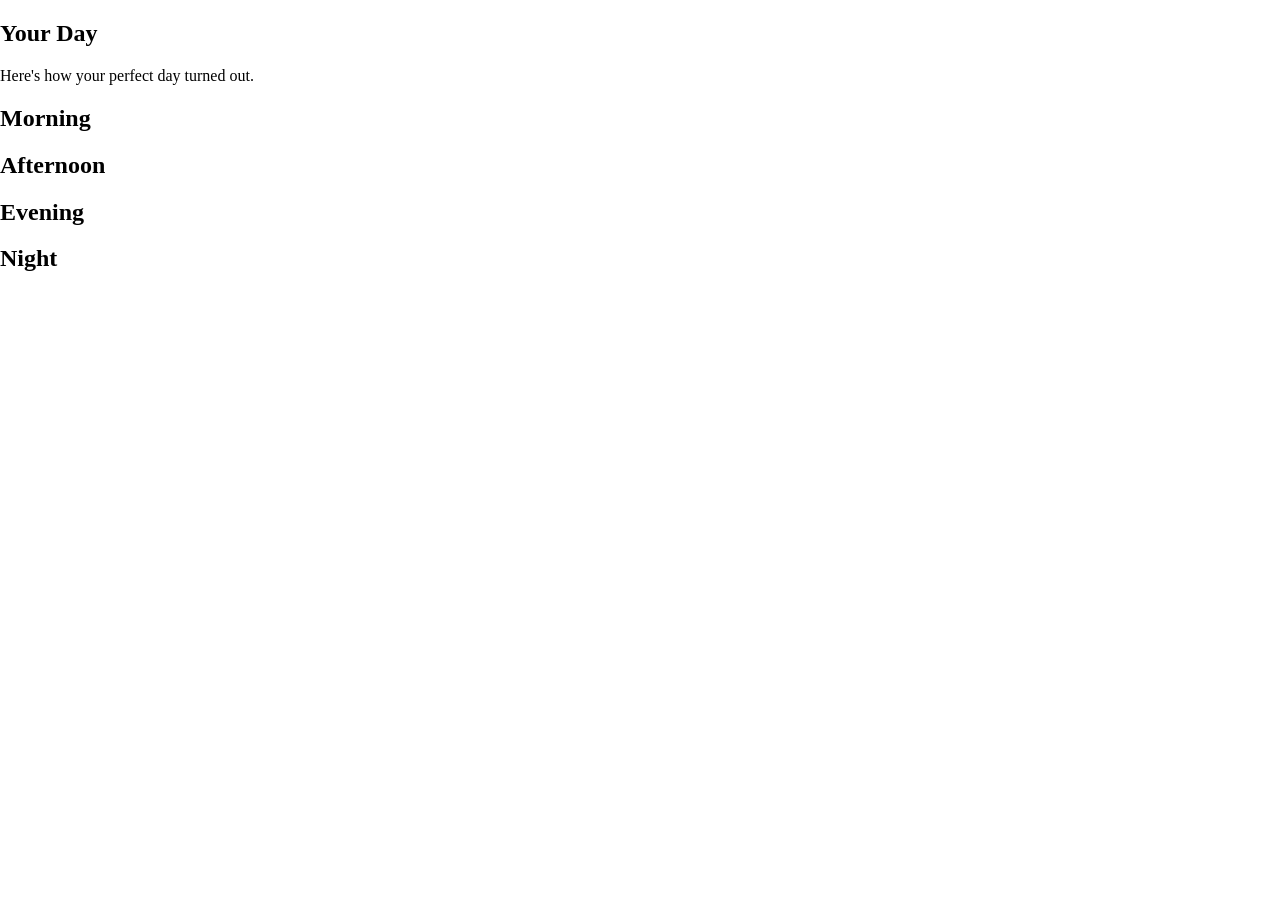
==== final.html @ 24480fbc "Made several new pages" ====
<!DOCTYPE html>
<html lang="en">
<head>
<meta charset="UTF-8">
<meta name="viewport" content="width=device-width, initial-scale=1.0">

<title>Code-a-Day | Your Day</title>

<link rel="stylesheet" href="code.css">
</head>

<body data-page="final">

<section class="final" id="final">

    <div class="final-header">
        <h1>Your Day</h1>
        <p>Here's how your perfect day turned out.</p>
    </div>

    <div class="day-summary">

        <div class="summary-section">
            <h2>Morning</h2>
            <p id="morning-choice"></p>
        </div>

        <div class="summary-section">
            <h2>Afternoon</h2>
            <p id="afternoon-choice"></p>
        </div>

        <div class="summary-section">
            <h2>Evening</h2>
            <p id="evening-choice"></p>
        </div>

        <div class="summary-section">
            <h2>Night</h2>
            <p id="night-choice"></p>
        </div>

    </div>

</section>

<script src="script.js"></script>

</body>
</html>
---- code.css ----
* {
    box-sizing: border-box;
}

html, body {
    margin: 0;
    padding: 0;
    min-height: 100%;
}

body {
    overflow-x: hidden;
}

section {
    min-height: 100vh;
}
/* WHOLE CHARACTER PAGE */

.characters {
    min-height: 100vh;
    text-align: center;
    padding: 40px;
    box-sizing: border-box;
}


/* HEADING + DESCRIPTION */

.characters-content {
    margin-bottom: 40px;
}

.characters-content h2 {
    margin: 0 0 10px 0;
}

.characters-content p {
    margin: 0;
}


/* CONTAINER FOR ALL 3 CHARACTERS */

.character {
    display: flex;
    flex-direction: row;
    justify-content: center;
    align-items: flex-end;
    gap: 50px;
    width: 100%;
}


/* INDIVIDUAL CHARACTERS */

.dawn,
.serena,
.misty {
    display: flex;
    flex-direction: column;
    align-items: center;
}


/* CHARACTER IMAGES */

.character1,
.character2,
.character3 {
    height: 380px;
    width: auto;
    object-fit: contain;
}


/* CHARACTER BUTTONS */

.character1-btn,
.character2-btn,
.character3-btn {
    margin-top: 15px;
    padding: 10px 25px;
    cursor: pointer;
}

/* MORNING LOADING SCREEN */

.morning-loading {
    min-height: 100vh;
    display: flex;
    justify-content: center;
    align-items: center;
    text-align: center;
    box-sizing: border-box;
}

.morning-loading-content {
    display: flex;
    flex-direction: column;
    align-items: center;
}

.morning-character {
    height: 350px;
    width: auto;
    object-fit: contain;
}

.morning-text {
    margin-top: 20px;
}

.morning-text h2 {
    margin-bottom: 10px;
}

.morning-text p {
    margin: 5px 0;
}

/* ================================
   DAY PAGE LAYOUT
================================ */

.morning,
.afternoon,
.evening,
.night {
    min-height: 100vh;
    padding: 30px 40px;
    box-sizing: border-box;
    text-align: center;

    display: flex;
    flex-direction: column;
    align-items: center;
}


/* ================================
   DAY HEADER
================================ */

.morning-header,
.afternoon-header,
.evening-header,
.night-header {
    margin-bottom: 20px;
}

.morning-header h1,
.afternoon-header h1,
.evening-header h1,
.night-header h1 {
    margin: 0 0 8px 0;
}

.morning-header p,
.afternoon-header p,
.evening-header p,
.night-header p {
    margin: 0;
}


/* ================================
   CHARACTER
================================ */

.character-container {
    display: flex;
    justify-content: center;
    align-items: center;

    width: 100%;
    height: 260px;

    margin-bottom: 20px;
}

.character-container img {
    height: 250px;
    width: auto;
    object-fit: contain;
}


/* ================================
   QUESTION CARDS
================================ */

.question-cards {
    display: flex;
    justify-content: center;
    align-items: center;

    gap: 25px;
    width: 100%;
}


/* ================================
   INDIVIDUAL CARD
================================ */

.question-card {
    width: 150px;
    height: 180px;

    display: flex;
    justify-content: center;
    align-items: center;

    border: 2px solid black;
    border-radius: 20px;

    box-sizing: border-box;
    cursor: pointer;

    transition: transform 0.2s ease;
}


/* ================================
   NUMBER
================================ */

.question-card span {
    font-size: 40px;
    font-weight: bold;
}


/* ================================
   CARD HOVER
================================ */

.question-card:hover {
    transform: translateY(-8px);
}


/* ================================
   QUESTION AREA
================================ */

.question-area {
    display: none;
    width: 100%;
    max-width: 800px;
    margin-top: 30px;
}


/* ================================
   ANSWER BUTTONS
================================ */

.answer-buttons {
    display: flex;
    justify-content: center;
    gap: 15px;

    margin-top: 20px;
}

.answer-buttons button {
    padding: 12px 25px;
    cursor: pointer;
}


/* ================================
   GOOD / BAD CHOICES
================================ */

.choices-area {
    display: none;
    width: 100%;
    max-width: 800px;
    margin-top: 30px;
}

.choice-buttons {
    display: flex;
    justify-content: center;
    gap: 15px;

    margin-top: 20px;
}

.choice-buttons button {
    padding: 12px 25px;
    cursor: pointer;
}
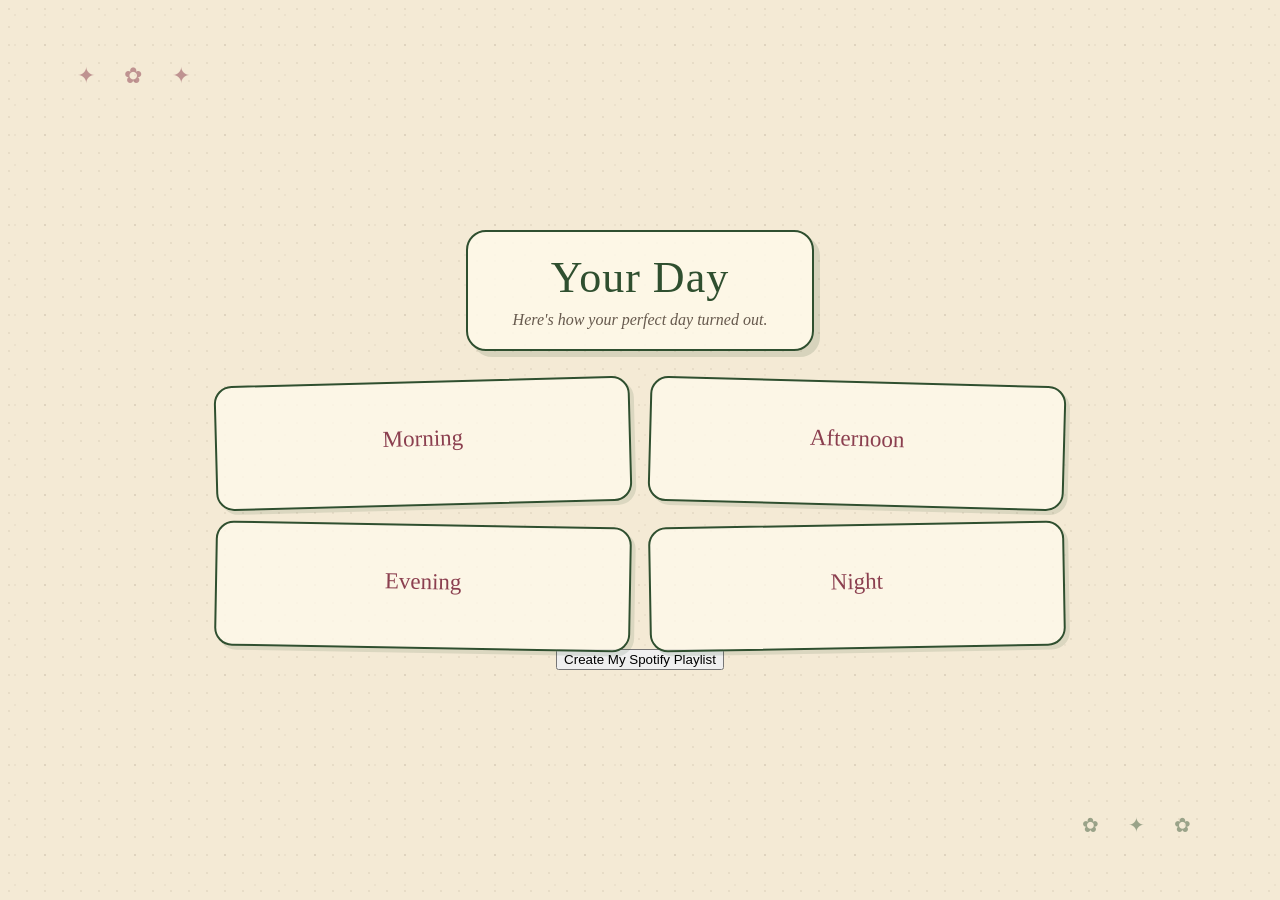
==== commit 0d54f7f3: "Changers to be committed; new file: callback.html modified: final.html new file: spotify.js" ====
--- a/final.html
+++ b/final.html
@@ -41,10 +41,11 @@
         </div>
 
     </div>
+    <button id="spotify-btn">Create My Spotify Playlist</button>
 
 </section>
 
 <script src="script.js"></script>
-
+<script src="spotify.js"></script>
 </body>
 </html>
--- a/code.css
+++ b/code.css
@@ -293,4 +293,2574 @@
 .choice-buttons button {
     padding: 12px 25px;
     cursor: pointer;
+}
+
+/* Welcome Page */
+.welcome {
+    display: grid;
+    justify-content: center;
+    min-height: 100vh;
+      background-color: #f4ead5;
+
+    background-image:
+        radial-gradient(rgba(80, 60, 40, 0.08) 1px, transparent 1px),
+        radial-gradient(rgba(80, 60, 40, 0.05) 1px, transparent 1px);
+
+    background-size: 18px 18px, 25px 25px;
+    background-position: 0 0, 8px 12px;
+    
+}
+
+.welcome-content {
+    display: grid;
+    align-content: center;
+}
+
+.welcomeh {
+    font-size: 50px;
+    font-family:'Gill Sans', 'Gill Sans MT', Calibri, 'Trebuchet MS', sans-serif;
+    text-align: center;
+}
+
+.welcomep {
+    font-size: 30px;
+    font-family: Georgia, 'Times New Roman', Times, serif;
+    text-align: center;
+    transform: translatey(-40px);
+}
+
+.welcome-button {
+    padding: 15px 40px;
+    font-size: 20px;
+    font-weight: bold;
+    font-family: inherit;
+    border: none;
+    border-radius: 15px;
+    background-color: #6F4E37;
+
+    color: white;
+    cursor: pointer;
+    box-shadow: 4px 4px 0 #2f4f2f;
+    transition: all 0.2s ease;
+}
+
+.welcome-button:hover {
+    transform: translate(2px, 2px);
+    box-shadow: 2px 2px 0 #2f4f2f;
+}
+
+/* MAIN LOADING PAGE */
+
+.loading {
+    min-height: 100vh;
+    display: flex;
+    justify-content: center;
+    align-items: center;
+    text-align: center;
+    padding: 40px;
+    box-sizing: border-box;
+}
+
+.loading-content {
+    display: flex;
+    flex-direction: column;
+    align-items: center;
+    justify-content: center;
+    position: relative;
+
+    border: 2px solid #2f4f2f;
+    padding: 50px 70px;
+}
+
+.loading-content h1 {
+    margin: 0;
+    font-size: 48px;
+    font-weight: 500;
+    letter-spacing: 2px;
+    line-height: 1.1;
+}
+
+.loading-content p {
+    margin: 18px 0 0;
+    font-size: 17px;
+    letter-spacing: 3px;
+    opacity: 0.7;
+}
+.loading-content p {
+    margin: 0;
+    font-size: 18px;
+    animation: loadingFade 1.5s ease-in-out infinite;
+}
+
+@keyframes loadingFade {
+    0%, 100% {
+        opacity: 0.4;
+    }
+
+    50% {
+        opacity: 1;
+    }
+}
+
+.loading {
+    min-height: 100vh;
+    display: flex;
+    justify-content: center;
+    align-items: center;
+    text-align: center;
+    padding: 40px;
+    box-sizing: border-box;
+
+    background-color: #f4ead5;
+
+    background-image:
+        radial-gradient(rgba(80, 60, 40, 0.08) 1px, transparent 1px),
+        radial-gradient(rgba(80, 60, 40, 0.05) 1px, transparent 1px);
+
+    background-size: 18px 18px, 25px 25px;
+    background-position: 0 0, 8px 12px;
+}
+
+.category {
+          background-color: #f4ead5;
+
+    background-image:
+        radial-gradient(rgba(80, 60, 40, 0.08) 1px, transparent 1px),
+        radial-gradient(rgba(80, 60, 40, 0.05) 1px, transparent 1px);
+
+    background-size: 18px 18px, 25px 25px;
+    background-position: 0 0, 8px 12px;
+    
+    min-height: 100vh;
+    display: flex;
+    justify-content: center;
+    align-items: center;
+    text-align: center;
+    padding: 40px;
+
+}
+
+.category-content h2 {
+    font-size: 40px;
+    font-family:'Lucida Sans', 'Lucida Sans Regular', 'Lucida Grande', 'Lucida Sans Unicode', Geneva, Verdana, sans-serif;
+    text-align: center;
+
+}
+
+.category-content p {
+    font-size: 25px;
+    font-family:'Times New Roman', Times, serif;
+     animation: loadingFade 1.5s ease-in-out infinite;
+}
+
+@keyframes loadingFade {
+    0%, 100% {
+        opacity: 0.4;
+    }
+
+    50% {
+        opacity: 1;
+    }
+}
+
+
+.category-button {
+    padding: 15px 40px;
+    font-size: 20px;
+    font-weight: bold;
+    font-family: inherit;
+    border: none;
+    border-radius: 15px;
+    background-color: #6F4E37;
+
+    color: white;
+    cursor: pointer;
+    box-shadow: 4px 4px 0 #2f4f2f;
+    transition: all 0.2s ease;
+}
+
+.category-button:hover {
+    transform: translate(2px, 2px);
+    box-shadow: 2px 2px 0 #2f4f2f;
+}
+
+.type {
+    min-height: 100vh;
+padding: 40px;
+    display: flex;
+    flex-direction: column;
+    align-items: center;
+    justify-content: center;
+
+    box-sizing: border-box;
+     background-color: #f4ead5;
+
+    background-image:
+        radial-gradient(rgba(80, 60, 40, 0.08) 1px, transparent 1px),
+        radial-gradient(rgba(80, 60, 40, 0.05) 1px, transparent 1px);
+}
+
+.type-content {
+    text-align: center;
+    margin-bottom: 50px;
+}
+
+.type-content h2 {
+    margin: 0 0 10px;
+}
+
+.type-content p {
+    margin: 0;
+}
+
+.choice {
+    display: flex;
+    justify-content: center;
+    align-items: center;
+    gap: 30px;
+}
+
+.choice button {
+    width: 220px;
+    height: 260px;
+
+    border: 2px solid #2f4f2f;
+    border-radius: 20px;
+
+    cursor: pointer;
+
+    font-size: 20px;
+    font-family: inherit;
+
+    transition: 0.3s ease;
+}
+.choice button hover {
+    transform: translatex(-10px);
+    box-shadow: 0 8px 15px rgba(0, 0, 0, 0.15);
+}
+
+.movies {
+    background: #f3d7c3;
+}
+
+.pop {
+    background: #d9e5c3;
+}
+
+.gk {
+    background: #d4e0ed;
+}
+
+.movies:hover {
+    transform: translateY(-10px) rotate(-2deg);
+}
+
+.pop:hover {
+    transform: translateY(-10px);
+}
+
+.gk:hover {
+    transform: translateY(-10px) rotate(2deg);
+}
+
+.type-content {
+    text-align: center;
+    margin-bottom: 45px;
+}
+
+.type-content h2 {
+    margin: 0 0 12px;
+    font-size: 42px;
+    font-weight: 500;
+    letter-spacing: 1px;
+}
+
+.type-content p {
+    margin: 0;
+    font-size: 17px;
+    letter-spacing: 1px;
+    opacity: 0.7;
+}
+
+
+.characters {
+    min-height: 100vh;
+    padding: 40px;
+    box-sizing: border-box;
+
+    display: flex;
+    flex-direction: center;
+    align-items: center;
+    justify-content: center;
+
+    text-align: center;
+}
+
+.characters-content {
+    margin-bottom: 45px;
+}
+
+.characters-content h2 {
+    margin: 0 0 12px;
+    font-size: 42px;
+    font-family: Georgia, serif;
+    font-weight: normal;
+    letter-spacing: 1px;
+}
+
+.characters-content p {
+    margin: 0;
+    font-size: 16px;
+    font-style: italic;
+    opacity: 0.7;
+}
+
+.character {
+    display: flex;
+    justify-content: center;
+    align-items: flex-end;
+    gap: 70px;
+    width: 100%;
+}
+
+.dawn,
+.serena,
+.misty {
+    display: flex;
+    flex-direction: column;
+    align-items: center;
+}
+
+.character1,
+.character2,
+.character3 {
+    height: 400px;
+    width: auto;
+    object-fit: contain;
+}
+
+.character1-btn,
+.character2-btn,
+.character3-btn {
+    margin-top: 18px;
+    padding: 11px 30px;
+
+    font-size: 16px;
+    font-family: inherit;
+
+    border: 2px solid #2f4f2f;
+    border-radius: 25px;
+
+    background: transparent;
+
+    cursor: pointer;
+
+    transition: 0.3s ease;
+}
+
+.character1-btn:hover,
+.character2-btn:hover,
+.character3-btn:hover {
+    transform: translateY(-4px);
+    box-shadow: 0 5px 10px rgba(0, 0, 0, 0.12);
+}
+
+.characters-content {
+    text-align: center;
+    margin-bottom: 45px;
+
+    border: 2px solid #2f4f2f;
+    border-radius: 20px;
+    padding: 25px 45px;
+
+    background: rgba(245, 230, 200, 0.6);
+}
+
+.characters-content h2 {
+    margin: 0 0 12px;
+    font-size: 42px;
+    font-family: Georgia, serif;
+    font-weight: normal;
+}
+
+.characters-content p {
+    margin: 0;
+    font-size: 16px;
+    font-style: italic;
+    opacity: 0.7;
+}
+
+/* DAWN LOADING PAGE */
+
+.morning-loading {
+    min-height: 100vh;
+    display: flex;
+    justify-content: center;
+    align-items: center;
+    text-align: center;
+    padding: 40px;
+    box-sizing: border-box;
+
+    background-color: #f8eadc;
+
+    background-image:
+        radial-gradient(rgba(190, 120, 100, 0.12) 1px, transparent 1px),
+        radial-gradient(rgba(120, 90, 70, 0.07) 1px, transparent 1px);
+
+    background-size: 20px 20px, 32px 32px;
+}
+
+.morning-loading-content {
+    display: flex;
+    flex-direction: column;
+    align-items: center;
+
+    border: 2px solid #9b5d55;
+    border-radius: 25px;
+
+    padding: 40px 60px;
+
+    background: rgba(255, 248, 240, 0.75);
+
+    box-shadow: 5px 5px 0 rgba(155, 93, 85, 0.15);
+}
+
+.morning-character {
+    height: 330px;
+    width: auto;
+    object-fit: contain;
+}
+
+.morning-text {
+    margin-top: 15px;
+}
+
+.morning-text h2 {
+    margin: 0 0 10px;
+
+    font-family: Georgia, serif;
+    font-size: 30px;
+    font-weight: normal;
+}
+
+.morning-text p {
+    margin: 6px 0;
+
+    font-size: 16px;
+    font-style: italic;
+    opacity: 0.7;
+}
+
+/* DAWN DECORATIONS */
+
+.morning-loading {
+    position: relative;
+    overflow: hidden;
+}
+
+/* little sparkles */
+
+.morning-loading::before,
+.morning-loading::after {
+    position: absolute;
+    font-size: 28px;
+    color: #c58b5c;
+    opacity: 0.65;
+}
+
+.morning-loading::before {
+    content: "✦   ✧   ✦";
+    top: 18%;
+    left: 12%;
+    letter-spacing: 18px;
+}
+
+.morning-loading::after {
+    content: "✧   ✦   ✧";
+    bottom: 18%;
+    right: 10%;
+    letter-spacing: 15px;
+}
+
+
+/* soft sunrise glow behind Dawn */
+
+.morning-loading-content {
+    position: relative;
+}
+
+.morning-loading-content::before {
+    content: "";
+    position: absolute;
+
+    width: 300px;
+    height: 300px;
+
+    border-radius: 50%;
+
+    background: rgba(244, 181, 132, 0.22);
+
+    top: 40px;
+    left: 50%;
+
+    transform: translateX(-50%);
+
+    z-index: -1;
+}
+
+
+/* tiny floating sparkle */
+
+.morning-loading-content::after {
+    content: "✦";
+
+    position: absolute;
+
+    top: 35px;
+    right: 35px;
+
+    font-size: 25px;
+    color: #c58b5c;
+
+    animation: sparkleFloat 2.5s ease-in-out infinite;
+}
+
+@keyframes sparkleFloat {
+    0%, 100% {
+        transform: translateY(0) rotate(0deg);
+        opacity: 0.5;
+    }
+
+    50% {
+        transform: translateY(-8px) rotate(10deg);
+        opacity: 1;
+    }
+}
+
+.morning-character {
+    animation: dawnFloat 3s ease-in-out infinite;
+}
+
+@keyframes dawnFloat {
+    0%, 100% {
+        transform: translateY(0);
+    }
+
+    50% {
+        transform: translateY(-7px);
+    }
+}
+
+/* MISTY LOADING PAGE */
+
+#morningloading3 {
+    background-color: #dceff0;
+
+    background-image:
+        radial-gradient(rgba(70, 130, 140, 0.10) 1px, transparent 1px),
+        radial-gradient(rgba(80, 150, 160, 0.06) 1px, transparent 1px);
+
+    background-size: 20px 20px, 34px 34px;
+
+    position: relative;
+    overflow: hidden;
+}
+
+#morningloading3 .morning-loading-content {
+    position: relative;
+
+    border: 2px solid #4d8588;
+    border-radius: 25px;
+
+    padding: 40px 60px;
+
+    background: rgba(245, 252, 252, 0.75);
+
+    box-shadow: 5px 5px 0 rgba(77, 133, 136, 0.15);
+}
+
+#morningloading3 .morning-loading-content::before {
+    content: "";
+
+    position: absolute;
+
+    width: 330px;
+    height: 330px;
+
+    border-radius: 50%;
+
+    background: rgba(120, 200, 205, 0.18);
+
+    top: 30px;
+    left: 50%;
+
+    transform: translateX(-50%);
+
+    z-index: -1;
+}
+
+#morningloading3 .morning-character {
+    animation: mistyFloat 3s ease-in-out infinite;
+}
+
+@keyframes mistyFloat {
+    0%, 100% {
+        transform: translateY(0);
+    }
+
+    50% {
+        transform: translateY(-8px);
+    }
+}
+
+/* MISTY BUBBLES */
+
+/* MISTY BUBBLES */
+
+#morningloading3::before {
+    content: "";
+
+    position: absolute;
+
+    width: 55px;
+    height: 55px;
+
+    left: 12%;
+    bottom: -60px;
+
+    border: 2px solid rgba(90, 170, 180, 0.45);
+    border-radius: 50%;
+
+    box-shadow:
+        70px 120px 0 -10px rgba(90, 170, 180, 0.25),
+        150px 40px 0 -15px rgba(90, 170, 180, 0.35),
+        230px 180px 0 -7px rgba(90, 170, 180, 0.25),
+        320px 80px 0 -12px rgba(90, 170, 180, 0.3);
+
+    animation: bubblesLeft 8s linear infinite;
+}
+
+#morningloading3::after {
+    content: "";
+
+    position: absolute;
+
+    width: 35px;
+    height: 35px;
+
+    right: 15%;
+    bottom: -40px;
+
+    border: 2px solid rgba(90, 170, 180, 0.4);
+    border-radius: 50%;
+
+    box-shadow:
+        -60px 100px 0 -5px rgba(90, 170, 180, 0.25),
+        -130px 30px 0 -10px rgba(90, 170, 180, 0.3),
+        -210px 170px 0 -3px rgba(90, 170, 180, 0.25),
+        -280px 60px 0 -8px rgba(90, 170, 180, 0.3);
+
+    animation: bubblesRight 7s linear infinite;
+}
+
+@keyframes bubblesLeft {
+    from {
+        transform: translateY(0);
+        opacity: 0;
+    }
+
+    15% {
+        opacity: 0.5;
+    }
+
+    80% {
+        opacity: 0.5;
+    }
+
+    to {
+        transform: translateY(-110vh);
+        opacity: 0;
+    }
+}
+
+@keyframes bubblesRight {
+    from {
+        transform: translateY(0);
+        opacity: 0;
+    }
+
+    15% {
+        opacity: 0.4;
+    }
+
+    80% {
+        opacity: 0.4;
+    }
+
+    to {
+        transform: translateY(-110vh);
+        opacity: 0;
+    }
+}
+
+/* SERENA LOADING PAGE */
+
+#morningloading2 {
+    position: relative;
+    overflow: hidden;
+
+    background-color: #f7e7e8;
+
+    background-image:
+        radial-gradient(rgba(170, 100, 120, 0.10) 1px, transparent 1px),
+        radial-gradient(rgba(130, 90, 100, 0.06) 1px, transparent 1px);
+
+    background-size: 20px 20px, 32px 32px;
+}
+
+#morningloading2 .morning-loading-content {
+    position: relative;
+
+    border: 2px solid #a56b7a;
+    border-radius: 25px;
+
+    padding: 40px 60px;
+
+    background: rgba(255, 249, 250, 0.78);
+
+    box-shadow: 5px 5px 0 rgba(165, 107, 122, 0.15);
+}
+
+
+/* SOFT GLOW */
+
+#morningloading2 .morning-loading-content::before {
+    content: "";
+
+    position: absolute;
+
+    width: 330px;
+    height: 330px;
+
+    border-radius: 50%;
+
+    background: rgba(236, 174, 194, 0.18);
+
+    top: 30px;
+    left: 50%;
+
+    transform: translateX(-50%);
+
+    z-index: -1;
+}
+
+
+/* SERENA FLOAT */
+
+#morningloading2 .morning-character {
+    animation: serenaFloat 3.5s ease-in-out infinite;
+}
+
+@keyframes serenaFloat {
+    0%, 100% {
+        transform: translateY(0);
+    }
+
+    50% {
+        transform: translateY(-7px);
+    }
+}
+
+
+/* TEXT */
+
+#morningloading2 .morning-text {
+    margin-top: 15px;
+}
+
+#morningloading2 .morning-text h2 {
+    margin: 0 0 10px;
+
+    font-family: Georgia, serif;
+    font-size: 30px;
+    font-weight: normal;
+}
+
+#morningloading2 .morning-text p {
+    margin: 6px 0;
+
+    font-size: 16px;
+    font-style: italic;
+    opacity: 0.7;
+}
+
+/* SERENA PETALS */
+
+#morningloading2::before {
+    content: "✿   ❀        ✿      ❀";
+
+    position: absolute;
+
+    top: 12%;
+    left: 8%;
+
+    font-size: 25px;
+    letter-spacing: 18px;
+
+    color: #b8798a;
+    opacity: 0.45;
+
+    animation: petalsFloat 4s ease-in-out infinite;
+}
+
+#morningloading2::after {
+    content: "❀      ✿   ❀        ✿";
+
+    position: absolute;
+
+    bottom: 12%;
+    right: 7%;
+
+    font-size: 22px;
+    letter-spacing: 16px;
+
+    color: #b8798a;
+    opacity: 0.4;
+
+    animation: petalsFloat 5s ease-in-out infinite reverse;
+}
+
+@keyframes petalsFloat {
+    0%, 100% {
+        transform: translateY(0) rotate(0deg);
+    }
+
+    50% {
+        transform: translateY(-10px) rotate(4deg);
+    }
+}
+
+/* =========================
+   MORNING PAGE
+========================= */
+
+.morning {
+    min-height: 100vh;
+    padding: 25px 40px;
+    box-sizing: border-box;
+
+    display: flex;
+    flex-direction: column;
+    align-items: center;
+
+    text-align: center;
+
+    position: relative;
+    overflow: hidden;
+
+    background-color: #fff4c7;
+
+    background-image:
+        radial-gradient(rgba(92, 150, 180, 0.10) 1px, transparent 1px),
+        radial-gradient(rgba(245, 190, 70, 0.10) 1px, transparent 1px);
+
+    background-size: 22px 22px, 35px 35px;
+}
+
+
+/* =========================
+   MORNING HEADING
+========================= */
+
+.morning-header {
+    margin-bottom: 5px;
+    padding: 15px 35px;
+
+    border: 2px solid #6b9bb5;
+    border-radius: 18px;
+
+    background: rgba(255, 253, 242, 0.8);
+
+    box-shadow: 4px 4px 0 rgba(107, 155, 181, 0.15);
+
+    position: relative;
+    z-index: 2;
+}
+
+.morning-header h1 {
+    margin: 0 0 6px;
+
+    font-family: Georgia, serif;
+    font-size: 34px;
+    font-weight: normal;
+
+    color: #47758c;
+}
+
+.morning-header p {
+    margin: 0;
+
+    font-size: 15px;
+    font-style: italic;
+
+    color: #5d7680;
+}
+
+
+/* =========================
+   CHARACTER
+========================= */
+
+.morning .character-container {
+    width: 100%;
+    height: 220px;
+
+    display: flex;
+    justify-content: center;
+    align-items: center;
+
+    margin: 5px auto 10px;
+
+    position: relative;
+    z-index: 2;
+}
+
+.morning .character-container img {
+    height: 210px;
+    width: auto;
+
+    object-fit: contain;
+
+    animation: morningCharacterFloat 3s ease-in-out infinite;
+}
+
+@keyframes morningCharacterFloat {
+
+    0%, 100% {
+        transform: translateY(0);
+    }
+
+    50% {
+        transform: translateY(-6px);
+    }
+}
+
+
+/* =========================
+   QUESTION CARDS
+========================= */
+
+.morning .question-cards {
+    display: flex;
+    justify-content: center;
+    align-items: center;
+
+    gap: 28px;
+
+    width: 100%;
+
+    position: relative;
+    z-index: 2;
+}
+
+.morning .question-card {
+    width: 155px;
+    height: 175px;
+
+    display: flex;
+    justify-content: center;
+    align-items: center;
+
+    border: 2px solid #6b9bb5;
+    border-radius: 18px;
+
+    background: rgba(255, 253, 242, 0.9);
+
+    cursor: pointer;
+
+    box-shadow: 4px 4px 0 rgba(107, 155, 181, 0.16);
+
+    transition:
+        transform 0.3s ease,
+        box-shadow 0.3s ease,
+        background 0.3s ease;
+}
+
+
+/* Slightly handmade */
+
+.morning .question-card:nth-child(1) {
+    transform: rotate(-2deg);
+}
+
+.morning .question-card:nth-child(2) {
+    transform: rotate(1deg);
+}
+
+.morning .question-card:nth-child(3) {
+    transform: rotate(2deg);
+}
+
+
+.morning .question-card:hover {
+    transform: translateY(-10px) rotate(0deg);
+
+    background: #ffffff;
+
+    box-shadow: 6px 10px 0 rgba(107, 155, 181, 0.2);
+}
+
+.morning .question-card span {
+    font-family: Georgia, serif;
+    font-size: 42px;
+
+    color: #e0ad3d;
+}
+
+
+/* =========================
+   QUESTION AREA
+========================= */
+
+.morning .question-area {
+    display: none;
+
+    width: 100%;
+    max-width: 700px;
+
+    margin-top: 30px;
+    padding: 25px 35px;
+
+    box-sizing: border-box;
+
+    border: 2px solid #6b9bb5;
+    border-radius: 20px;
+
+    background: rgba(255, 253, 242, 0.92);
+
+    box-shadow: 5px 5px 0 rgba(107, 155, 181, 0.15);
+
+    position: relative;
+    z-index: 3;
+}
+
+.morning .question-area h2 {
+    margin: 0;
+
+    font-family: Georgia, serif;
+    font-size: 24px;
+    font-weight: normal;
+
+    color: #47758c;
+}
+
+
+/* =========================
+   ANSWER BUTTONS
+========================= */
+
+.morning .answer-buttons {
+    display: flex;
+    justify-content: center;
+
+    gap: 15px;
+
+    margin-top: 22px;
+}
+
+.morning .answer-buttons button {
+    padding: 10px 25px;
+
+    border: 2px solid #6b9bb5;
+    border-radius: 20px;
+
+    background: #fff4c7;
+
+    font-family: inherit;
+    cursor: pointer;
+
+    transition: 0.3s ease;
+}
+
+.morning .answer-buttons button:hover {
+    transform: translateY(-3px);
+
+    background: #dff1f7;
+}
+
+
+/* =========================
+   GOOD / BAD CHOICES
+========================= */
+
+.morning .choices-area {
+    display: none;
+
+    width: 100%;
+    max-width: 750px;
+
+    margin-top: 25px;
+    padding: 25px 35px;
+
+    box-sizing: border-box;
+
+    border: 2px solid #6b9bb5;
+    border-radius: 20px;
+
+    background: rgba(255, 253, 242, 0.94);
+
+    box-shadow: 5px 5px 0 rgba(107, 155, 181, 0.15);
+
+    position: relative;
+    z-index: 3;
+}
+
+.morning .choices-area h2 {
+    margin: 0;
+
+    font-family: Georgia, serif;
+    font-size: 23px;
+    font-weight: normal;
+
+    color: #47758c;
+}
+
+.morning .choice-buttons {
+    display: flex;
+    justify-content: center;
+
+    gap: 15px;
+
+    margin-top: 18px;
+}
+
+.morning .choice-buttons button {
+    padding: 11px 22px;
+
+    border: 2px solid #6b9bb5;
+    border-radius: 20px;
+
+    background: #fff4c7;
+
+    font-family: inherit;
+    cursor: pointer;
+
+    transition: 0.3s ease;
+}
+
+.morning .choice-buttons button:hover {
+    transform: translateY(-4px);
+
+    background: #dff1f7;
+}
+
+
+/* =========================
+   MORNING DECORATIONS
+========================= */
+
+.morning::before {
+    content: "☀     ☁          ✦";
+
+    position: absolute;
+
+    top: 9%;
+    left: 5%;
+
+    font-size: 23px;
+
+    color: #e0ad3d;
+    opacity: 0.5;
+
+    letter-spacing: 15px;
+
+    animation: morningDecor 4s ease-in-out infinite;
+}
+
+.morning::after {
+    content: "✦       ☁     ☀";
+
+    position: absolute;
+
+    bottom: 10%;
+    right: 5%;
+
+    font-size: 20px;
+
+    color: #6b9bb5;
+    opacity: 0.4;
+
+    letter-spacing: 14px;
+
+    animation: morningDecor 5s ease-in-out infinite reverse;
+}
+
+@keyframes morningDecor {
+
+    0%, 100% {
+        transform: translateY(0);
+    }
+
+    50% {
+        transform: translateY(-8px);
+    }
+}
+
+/* =========================
+   AFTERNOON PAGE
+========================= */
+
+.afternoon {
+    min-height: 100vh;
+    padding: 25px 40px;
+    box-sizing: border-box;
+
+    display: flex;
+    flex-direction: column;
+    align-items: center;
+
+    text-align: center;
+
+    position: relative;
+    overflow: hidden;
+
+    /* warm afternoon sunlight */
+    background-color: #ffe0a8;
+
+    background-image:
+        radial-gradient(rgba(226, 126, 70, 0.12) 1px, transparent 1px),
+        radial-gradient(rgba(244, 174, 64, 0.12) 1px, transparent 1px);
+
+    background-size: 24px 24px, 38px 38px;
+}
+
+
+/* =========================
+   HEADER
+========================= */
+
+.afternoon-header {
+    margin-bottom: 5px;
+    padding: 15px 35px;
+
+    border: 2px solid #d8784b;
+    border-radius: 18px;
+
+    background: rgba(255, 248, 226, 0.85);
+
+    box-shadow: 5px 5px 0 rgba(216, 120, 75, 0.18);
+
+    position: relative;
+    z-index: 2;
+}
+
+.afternoon-header h1 {
+    margin: 0 0 6px;
+
+    font-family: Georgia, serif;
+    font-size: 34px;
+    font-weight: normal;
+
+    color: #c45f3d;
+}
+
+.afternoon-header p {
+    margin: 0;
+
+    font-size: 15px;
+    font-style: italic;
+
+    color: #7d654e;
+}
+
+
+/* =========================
+   CHARACTER
+========================= */
+
+.afternoon .character-container {
+    width: 100%;
+    height: 220px;
+
+    display: flex;
+    justify-content: center;
+    align-items: center;
+
+    margin: 5px auto 10px;
+
+    position: relative;
+    z-index: 2;
+}
+
+.afternoon .character-container img {
+    height: 210px;
+    width: auto;
+
+    object-fit: contain;
+
+    animation: afternoonCharacter 3s ease-in-out infinite;
+}
+
+@keyframes afternoonCharacter {
+
+    0%, 100% {
+        transform: translateY(0);
+    }
+
+    50% {
+        transform: translateY(-6px);
+    }
+}
+
+
+/* =========================
+   QUESTION CARDS
+========================= */
+
+.afternoon .question-cards {
+    display: flex;
+    justify-content: center;
+    align-items: center;
+
+    gap: 28px;
+
+    width: 100%;
+
+    position: relative;
+    z-index: 2;
+}
+
+.afternoon .question-card {
+    width: 155px;
+    height: 175px;
+
+    display: flex;
+    justify-content: center;
+    align-items: center;
+
+    border: 2px solid #d8784b;
+    border-radius: 18px;
+
+    background: #fff5dc;
+
+    cursor: pointer;
+
+    box-shadow: 5px 5px 0 rgba(216, 120, 75, 0.18);
+
+    transition:
+        transform 0.3s ease,
+        box-shadow 0.3s ease,
+        background 0.3s ease;
+}
+
+
+/* handmade card positions */
+
+.afternoon .question-card:nth-child(1) {
+    transform: rotate(-3deg);
+}
+
+.afternoon .question-card:nth-child(2) {
+    transform: rotate(1deg);
+}
+
+.afternoon .question-card:nth-child(3) {
+    transform: rotate(3deg);
+}
+
+
+/* hover */
+
+.afternoon .question-card:hover {
+    transform: translateY(-10px) rotate(0deg);
+
+    background: #fffaf0;
+
+    box-shadow: 7px 11px 0 rgba(216, 120, 75, 0.22);
+}
+
+.afternoon .question-card span {
+    font-family: Georgia, serif;
+
+    font-size: 42px;
+
+    color: #e29a32;
+}
+
+
+/* =========================
+   QUESTION AREA
+========================= */
+
+.afternoon .question-area {
+    display: none;
+
+    width: 100%;
+    max-width: 700px;
+
+    margin-top: 30px;
+    padding: 25px 35px;
+
+    box-sizing: border-box;
+
+    border: 2px solid #d8784b;
+    border-radius: 20px;
+
+    background: rgba(255, 248, 226, 0.94);
+
+    box-shadow: 5px 5px 0 rgba(216, 120, 75, 0.18);
+
+    position: relative;
+    z-index: 3;
+}
+
+.afternoon .question-area h2 {
+    margin: 0;
+
+    font-family: Georgia, serif;
+    font-size: 24px;
+    font-weight: normal;
+
+    color: #c45f3d;
+}
+
+
+/* =========================
+   ANSWER BUTTONS
+========================= */
+
+.afternoon .answer-buttons {
+    display: flex;
+    justify-content: center;
+
+    gap: 15px;
+
+    margin-top: 22px;
+}
+
+.afternoon .answer-buttons button {
+    padding: 10px 25px;
+
+    border: 2px solid #d8784b;
+    border-radius: 20px;
+
+    background: #ffe0a8;
+
+    font-family: inherit;
+
+    cursor: pointer;
+
+    transition: 0.3s ease;
+}
+
+.afternoon .answer-buttons button:hover {
+    transform: translateY(-3px);
+
+    background: #f5c96b;
+}
+
+
+/* =========================
+   GOOD / BAD CHOICES
+========================= */
+
+.afternoon .choices-area {
+    display: none;
+
+    width: 100%;
+    max-width: 750px;
+
+    margin-top: 25px;
+    padding: 25px 35px;
+
+    box-sizing: border-box;
+
+    border: 2px solid #d8784b;
+    border-radius: 20px;
+
+    background: rgba(255, 248, 226, 0.96);
+
+    box-shadow: 5px 5px 0 rgba(216, 120, 75, 0.18);
+
+    position: relative;
+    z-index: 3;
+}
+
+.afternoon .choices-area h2 {
+    margin: 0;
+
+    font-family: Georgia, serif;
+    font-size: 23px;
+    font-weight: normal;
+
+    color: #c45f3d;
+}
+
+.afternoon .choice-buttons {
+    display: flex;
+    justify-content: center;
+
+    gap: 15px;
+
+    margin-top: 18px;
+}
+
+.afternoon .choice-buttons button {
+    padding: 11px 22px;
+
+    border: 2px solid #d8784b;
+    border-radius: 20px;
+
+    background: #ffe0a8;
+
+    font-family: inherit;
+
+    cursor: pointer;
+
+    transition: 0.3s ease;
+}
+
+.afternoon .choice-buttons button:hover {
+    transform: translateY(-4px);
+
+    background: #f5c96b;
+}
+
+
+/* =========================
+   AFTERNOON DECORATIONS
+========================= */
+
+.afternoon::before {
+    content: "☀        ✦        ☀";
+
+    position: absolute;
+
+    top: 8%;
+    left: 5%;
+
+    font-size: 23px;
+
+    color: #e29a32;
+
+    opacity: 0.5;
+
+    letter-spacing: 15px;
+
+    animation: afternoonDecor 4s ease-in-out infinite;
+}
+
+.afternoon::after {
+    content: "☘       ✦       ☘";
+
+    position: absolute;
+
+    bottom: 9%;
+    right: 5%;
+
+    font-size: 21px;
+
+    color: #78945e;
+
+    opacity: 0.45;
+
+    letter-spacing: 15px;
+
+    animation: afternoonDecor 5s ease-in-out infinite reverse;
+}
+
+@keyframes afternoonDecor {
+
+    0%, 100% {
+        transform: translateY(0);
+    }
+
+    50% {
+        transform: translateY(-8px);
+    }
+}
+
+/* =========================
+   EVENING PAGE
+========================= */
+
+.evening {
+    min-height: 100vh;
+    padding: 25px 40px;
+    box-sizing: border-box;
+
+    display: flex;
+    flex-direction: column;
+    align-items: center;
+
+    text-align: center;
+
+    position: relative;
+    overflow: hidden;
+
+    /* sunset sky */
+    background-color: #f3d1c4;
+
+    background-image:
+        radial-gradient(rgba(150, 105, 150, 0.10) 1px, transparent 1px),
+        radial-gradient(rgba(225, 135, 95, 0.10) 1px, transparent 1px);
+
+    background-size: 25px 25px, 40px 40px;
+}
+
+
+/* =========================
+   EVENING HEADER
+========================= */
+
+.evening-header {
+    margin-bottom: 5px;
+    padding: 15px 35px;
+
+    border: 2px solid #a36f82;
+    border-radius: 18px;
+
+    background: rgba(255, 245, 239, 0.82);
+
+    box-shadow: 5px 5px 0 rgba(163, 111, 130, 0.17);
+
+    position: relative;
+    z-index: 2;
+}
+
+.evening-header h1 {
+    margin: 0 0 6px;
+
+    font-family: Georgia, serif;
+    font-size: 34px;
+    font-weight: normal;
+
+    color: #89596f;
+}
+
+.evening-header p {
+    margin: 0;
+
+    font-size: 15px;
+    font-style: italic;
+
+    color: #705d68;
+}
+
+
+/* =========================
+   CHARACTER
+========================= */
+
+.evening .character-container {
+    width: 100%;
+    height: 220px;
+
+    display: flex;
+    justify-content: center;
+    align-items: center;
+
+    margin: 5px auto 10px;
+
+    position: relative;
+    z-index: 2;
+}
+
+.evening .character-container img {
+    height: 210px;
+    width: auto;
+
+    object-fit: contain;
+
+    animation: eveningCharacter 4s ease-in-out infinite;
+}
+
+@keyframes eveningCharacter {
+
+    0%, 100% {
+        transform: translateY(0);
+    }
+
+    50% {
+        transform: translateY(-5px);
+    }
+}
+
+
+/* =========================
+   QUESTION CARDS
+========================= */
+
+.evening .question-cards {
+    display: flex;
+    justify-content: center;
+    align-items: center;
+
+    gap: 28px;
+
+    width: 100%;
+
+    position: relative;
+    z-index: 2;
+}
+
+.evening .question-card {
+    width: 155px;
+    height: 175px;
+
+    display: flex;
+    justify-content: center;
+    align-items: center;
+
+    border: 2px solid #a36f82;
+    border-radius: 18px;
+
+    background: rgba(255, 245, 239, 0.88);
+
+    cursor: pointer;
+
+    box-shadow: 5px 5px 0 rgba(163, 111, 130, 0.17);
+
+    transition:
+        transform 0.3s ease,
+        box-shadow 0.3s ease,
+        background 0.3s ease;
+}
+
+
+/* slightly softer card arrangement */
+
+.evening .question-card:nth-child(1) {
+    transform: rotate(-2deg);
+}
+
+.evening .question-card:nth-child(2) {
+    transform: rotate(1deg);
+}
+
+.evening .question-card:nth-child(3) {
+    transform: rotate(2deg);
+}
+
+.evening .question-card:hover {
+    transform: translateY(-9px) rotate(0deg);
+
+    background: #fff9f5;
+
+    box-shadow: 7px 10px 0 rgba(163, 111, 130, 0.2);
+}
+
+.evening .question-card span {
+    font-family: Georgia, serif;
+
+    font-size: 42px;
+
+    color: #b56d72;
+}
+
+
+/* =========================
+   QUESTION AREA
+========================= */
+
+.evening .question-area {
+    display: none;
+
+    width: 100%;
+    max-width: 700px;
+
+    margin-top: 30px;
+    padding: 25px 35px;
+
+    box-sizing: border-box;
+
+    border: 2px solid #a36f82;
+    border-radius: 20px;
+
+    background: rgba(255, 245, 239, 0.94);
+
+    box-shadow: 5px 5px 0 rgba(163, 111, 130, 0.17);
+
+    position: relative;
+    z-index: 3;
+}
+
+.evening .question-area h2 {
+    margin: 0;
+
+    font-family: Georgia, serif;
+
+    font-size: 24px;
+
+    font-weight: normal;
+
+    color: #89596f;
+}
+
+
+/* =========================
+   ANSWER BUTTONS
+========================= */
+
+.evening .answer-buttons {
+    display: flex;
+    justify-content: center;
+
+    gap: 15px;
+
+    margin-top: 22px;
+}
+
+.evening .answer-buttons button {
+    padding: 10px 25px;
+
+    border: 2px solid #a36f82;
+    border-radius: 20px;
+
+    background: #f3d1c4;
+
+    font-family: inherit;
+
+    cursor: pointer;
+
+    transition: 0.3s ease;
+}
+
+.evening .answer-buttons button:hover {
+    transform: translateY(-3px);
+
+    background: #e5d6e8;
+}
+
+
+/* =========================
+   GOOD / BAD CHOICES
+========================= */
+
+.evening .choices-area {
+    display: none;
+
+    width: 100%;
+    max-width: 750px;
+
+    margin-top: 25px;
+    padding: 25px 35px;
+
+    box-sizing: border-box;
+
+    border: 2px solid #a36f82;
+    border-radius: 20px;
+
+    background: rgba(255, 245, 239, 0.95);
+
+    box-shadow: 5px 5px 0 rgba(163, 111, 130, 0.17);
+
+    position: relative;
+    z-index: 3;
+}
+
+.evening .choices-area h2 {
+    margin: 0;
+
+    font-family: Georgia, serif;
+
+    font-size: 23px;
+
+    font-weight: normal;
+
+    color: #89596f;
+}
+
+.evening .choice-buttons {
+    display: flex;
+    justify-content: center;
+
+    gap: 15px;
+
+    margin-top: 18px;
+}
+
+.evening .choice-buttons button {
+    padding: 11px 22px;
+
+    border: 2px solid #a36f82;
+    border-radius: 20px;
+
+    background: #f3d1c4;
+
+    font-family: inherit;
+
+    cursor: pointer;
+
+    transition: 0.3s ease;
+}
+
+.evening .choice-buttons button:hover {
+    transform: translateY(-4px);
+
+    background: #e5d6e8;
+}
+
+
+/* =========================
+   EVENING DECORATIONS
+========================= */
+
+.evening::before {
+    content: "☼       ✦       ☁";
+
+    position: absolute;
+
+    top: 8%;
+    left: 5%;
+
+    font-size: 23px;
+
+    color: #c27a67;
+
+    opacity: 0.45;
+
+    letter-spacing: 16px;
+
+    animation: eveningDecor 5s ease-in-out infinite;
+}
+
+.evening::after {
+    content: "✦       ☁       ✧";
+
+    position: absolute;
+
+    bottom: 9%;
+    right: 5%;
+
+    font-size: 21px;
+
+    color: #896b91;
+
+    opacity: 0.45;
+
+    letter-spacing: 15px;
+
+    animation: eveningDecor 6s ease-in-out infinite reverse;
+}
+
+@keyframes eveningDecor {
+
+    0%, 100% {
+        transform: translateY(0);
+    }
+
+    50% {
+        transform: translateY(-7px);
+    }
+}
+
+/* =========================
+   NIGHT PAGE
+========================= */
+
+.night {
+    min-height: 100vh;
+    padding: 25px 40px;
+    box-sizing: border-box;
+
+    display: flex;
+    flex-direction: column;
+    align-items: center;
+    text-align: center;
+
+    position: relative;
+    overflow: hidden;
+
+    background-color: #111a3d;
+
+    background-image:
+        radial-gradient(rgba(255, 255, 255, 0.22) 1px, transparent 1px),
+        radial-gradient(rgba(190, 190, 240, 0.14) 1px, transparent 1px);
+
+    background-size: 28px 28px, 45px 45px;
+}
+
+
+/* =========================
+   NIGHT HEADER
+========================= */
+
+.night-header {
+    margin-bottom: 5px;
+    padding: 15px 35px;
+
+    border: 2px solid #b8afd9;
+    border-radius: 18px;
+
+    background: rgba(25, 34, 72, 0.88);
+
+    box-shadow: 5px 5px 0 rgba(0, 0, 0, 0.2);
+
+    position: relative;
+    z-index: 2;
+}
+
+.night-header h1 {
+    margin: 0 0 6px;
+
+    font-family: Georgia, serif;
+    font-size: 34px;
+    font-weight: normal;
+
+    color: #f4eecb;
+}
+
+.night-header p {
+    margin: 0;
+
+    font-size: 15px;
+    font-style: italic;
+
+    color: #c8c5df;
+}
+
+
+/* =========================
+   CHARACTER
+========================= */
+
+.night .character-container {
+    width: 100%;
+    height: 220px;
+
+    display: flex;
+    justify-content: center;
+    align-items: center;
+
+    margin: 5px auto 10px;
+
+    position: relative;
+    z-index: 2;
+}
+
+.night .character-container img {
+    height: 210px;
+    width: auto;
+
+    object-fit: contain;
+
+    animation: nightCharacter 4s ease-in-out infinite;
+}
+
+@keyframes nightCharacter {
+
+    0%, 100% {
+        transform: translateY(0);
+    }
+
+    50% {
+        transform: translateY(-5px);
+    }
+
+}
+
+
+/* =========================
+   QUESTION CARDS
+========================= */
+
+.night .question-cards {
+    display: flex;
+
+    justify-content: center;
+    align-items: center;
+
+    gap: 28px;
+    width: 100%;
+
+    position: relative;
+    z-index: 2;
+}
+
+.night .question-card {
+    width: 155px;
+    height: 175px;
+
+    display: flex;
+    justify-content: center;
+    align-items: center;
+
+    border: 2px solid #aaa4d0;
+    border-radius: 18px;
+
+    background: rgba(30, 41, 82, 0.92);
+
+    cursor: pointer;
+
+    box-shadow: 5px 5px 0 rgba(0, 0, 0, 0.25);
+
+    transition:
+        transform 0.3s ease,
+        box-shadow 0.3s ease,
+        background 0.3s ease;
+}
+
+
+/* Slightly crooked storybook cards */
+
+.night .question-card:nth-child(1) {
+    transform: rotate(-2deg);
+}
+
+.night .question-card:nth-child(2) {
+    transform: rotate(1deg);
+}
+
+.night .question-card:nth-child(3) {
+    transform: rotate(2deg);
+}
+
+
+/* Card hover */
+
+.night .question-card:hover {
+    transform: translateY(-10px) rotate(0deg);
+
+    background: #273567;
+
+    box-shadow: 7px 11px 0 rgba(0, 0, 0, 0.3);
+}
+
+.night .question-card span {
+    font-family: Georgia, serif;
+
+    font-size: 42px;
+
+    color: #f4eecb;
+}
+
+
+/* =========================
+   QUESTION AREA
+========================= */
+
+.night .question-area {
+    display: none;
+
+    width: 100%;
+    max-width: 700px;
+
+    margin-top: 30px;
+    padding: 25px 35px;
+
+    box-sizing: border-box;
+
+    border: 2px solid #aaa4d0;
+    border-radius: 20px;
+
+    background: rgba(25, 34, 72, 0.94);
+
+    box-shadow: 5px 5px 0 rgba(0, 0, 0, 0.25);
+
+    position: relative;
+    z-index: 3;
+}
+
+.night .question-area h2 {
+    margin: 0;
+
+    font-family: Georgia, serif;
+    font-size: 24px;
+    font-weight: normal;
+
+    color: #f4eecb;
+}
+
+
+/* =========================
+   ANSWER BUTTONS
+========================= */
+
+.night .answer-buttons {
+    display: flex;
+
+    justify-content: center;
+
+    gap: 15px;
+
+    margin-top: 22px;
+}
+
+.night .answer-buttons button {
+    padding: 10px 25px;
+
+    border: 2px solid #aaa4d0;
+    border-radius: 20px;
+
+    background: #e5def4;
+
+    color: #20264a;
+
+    font-family: inherit;
+
+    cursor: pointer;
+
+    transition: 0.3s ease;
+}
+
+.night .answer-buttons button:hover {
+    transform: translateY(-3px);
+
+    background: #f4eecb;
+}
+
+
+/* =========================
+   GOOD / BAD CHOICES
+========================= */
+
+.night .choices-area {
+    display: none;
+
+    width: 100%;
+    max-width: 750px;
+
+    margin-top: 25px;
+    padding: 25px 35px;
+
+    box-sizing: border-box;
+
+    border: 2px solid #aaa4d0;
+    border-radius: 20px;
+
+    background: rgba(25, 34, 72, 0.96);
+
+    box-shadow: 5px 5px 0 rgba(0, 0, 0, 0.25);
+
+    position: relative;
+    z-index: 3;
+}
+
+.night .choices-area h2 {
+    margin: 0;
+
+    font-family: Georgia, serif;
+    font-size: 23px;
+    font-weight: normal;
+
+    color: #f4eecb;
+}
+
+.night .choice-buttons {
+    display: flex;
+
+    justify-content: center;
+
+    gap: 15px;
+
+    margin-top: 18px;
+}
+
+.night .choice-buttons button {
+    padding: 11px 22px;
+
+    border: 2px solid #aaa4d0;
+    border-radius: 20px;
+
+    background: #e5def4;
+
+    color: #20264a;
+
+    font-family: inherit;
+
+    cursor: pointer;
+
+    transition: 0.3s ease;
+}
+
+.night .choice-buttons button:hover {
+    transform: translateY(-4px);
+
+    background: #f4eecb;
+}
+
+
+/* =========================
+   STARS
+========================= */
+
+.night::before {
+    content: "✦        ✧     ✦          ⋆";
+
+    position: absolute;
+
+    top: 8%;
+    left: 5%;
+
+    font-size: 22px;
+
+    color: #f4eecb;
+
+    opacity: 0.7;
+
+    letter-spacing: 15px;
+
+    animation: starsTwinkle 3s ease-in-out infinite;
+}
+
+.night::after {
+    content: "⋆     ✦          ✧       ✦";
+
+    position: absolute;
+
+    bottom: 9%;
+    right: 5%;
+
+    font-size: 20px;
+
+    color: #d8d3ef;
+
+    opacity: 0.65;
+
+    letter-spacing: 14px;
+
+    animation: starsTwinkle 4s ease-in-out infinite reverse;
+}
+
+
+/* =========================
+   STAR ANIMATION
+========================= */
+
+@keyframes starsTwinkle {
+
+    0%, 100% {
+        opacity: 0.35;
+    }
+
+    50% {
+        opacity: 0.9;
+    }
+
+}
+
+/* =========================
+   FINAL PAGE
+========================= */
+
+.final {
+    min-height: 100vh;
+    padding: 45px 40px;
+    box-sizing: border-box;
+
+    display: flex;
+    flex-direction: column;
+    align-items: center;
+    justify-content: center;
+
+    text-align: center;
+
+    position: relative;
+    overflow: hidden;
+
+    background-color: #f4ead5;
+
+    background-image:
+        radial-gradient(rgba(80, 60, 40, 0.08) 1px, transparent 1px),
+        radial-gradient(rgba(80, 60, 40, 0.05) 1px, transparent 1px);
+
+    background-size: 18px 18px, 30px 30px;
+}
+
+
+/* =========================
+   FINAL HEADER
+========================= */
+
+.final-header {
+    padding: 20px 45px;
+
+    border: 2px solid #2f4f2f;
+    border-radius: 20px;
+
+    background: rgba(255, 250, 235, 0.82);
+
+    box-shadow: 6px 6px 0 rgba(47, 79, 47, 0.15);
+
+    position: relative;
+    z-index: 2;
+
+    margin-bottom: 30px;
+}
+
+.final-header h1 {
+    margin: 0 0 8px;
+
+    font-family: Georgia, serif;
+    font-size: 44px;
+    font-weight: normal;
+
+    color: #2f4f2f;
+
+    letter-spacing: 1px;
+}
+
+.final-header p {
+    margin: 0;
+
+    font-size: 16px;
+    font-style: italic;
+
+    color: #66594d;
+}
+
+
+/* =========================
+   DAY SUMMARY
+========================= */
+
+.day-summary {
+    width: 100%;
+    max-width: 850px;
+
+    display: grid;
+    grid-template-columns: repeat(2, 1fr);
+
+    gap: 18px;
+
+    position: relative;
+    z-index: 2;
+}
+
+
+/* =========================
+   SUMMARY CARDS
+========================= */
+
+.summary-section {
+    min-height: 125px;
+
+    padding: 20px 25px;
+
+    box-sizing: border-box;
+
+    border: 2px solid #2f4f2f;
+    border-radius: 18px;
+
+    background: rgba(255, 250, 235, 0.78);
+
+    box-shadow: 4px 4px 0 rgba(47, 79, 47, 0.12);
+
+    display: flex;
+    flex-direction: column;
+    justify-content: center;
+    align-items: center;
+
+    transition:
+        transform 0.3s ease,
+        box-shadow 0.3s ease;
+}
+
+
+/* Little storybook crookedness */
+
+.summary-section:nth-child(1) {
+    transform: rotate(-1.5deg);
+}
+
+.summary-section:nth-child(2) {
+    transform: rotate(1.5deg);
+}
+
+.summary-section:nth-child(3) {
+    transform: rotate(1deg);
+}
+
+.summary-section:nth-child(4) {
+    transform: rotate(-1deg);
+}
+
+
+/* Hover */
+
+.summary-section:hover {
+    transform: translateY(-5px) rotate(0deg);
+
+    box-shadow: 7px 8px 0 rgba(47, 79, 47, 0.16);
+}
+
+
+/* =========================
+   SUMMARY TEXT
+========================= */
+
+.summary-section h2 {
+    margin: 0 0 10px;
+
+    font-family: Georgia, serif;
+    font-size: 23px;
+    font-weight: normal;
+
+    color: #8b3f4f;
+}
+
+.summary-section p {
+    margin: 0;
+
+    font-size: 15px;
+    line-height: 1.5;
+
+    color: #51483f;
+}
+
+
+/* =========================
+   DECORATIONS
+========================= */
+
+.final::before {
+    content: "✦       ✿       ✦";
+
+    position: absolute;
+
+    top: 7%;
+    left: 6%;
+
+    font-size: 22px;
+
+    color: #8b3f4f;
+
+    opacity: 0.5;
+
+    letter-spacing: 12px;
+
+    animation: finalDecor 4s ease-in-out infinite;
+}
+
+.final::after {
+    content: "✿       ✦       ✿";
+
+    position: absolute;
+
+    bottom: 7%;
+    right: 6%;
+
+    font-size: 20px;
+
+    color: #2f4f2f;
+
+    opacity: 0.45;
+
+    letter-spacing: 12px;
+
+    animation: finalDecor 5s ease-in-out infinite reverse;
+}
+
+
+@keyframes finalDecor {
+
+    0%, 100% {
+        transform: translateY(0);
+    }
+
+    50% {
+        transform: translateY(-7px);
+    }
+
 }
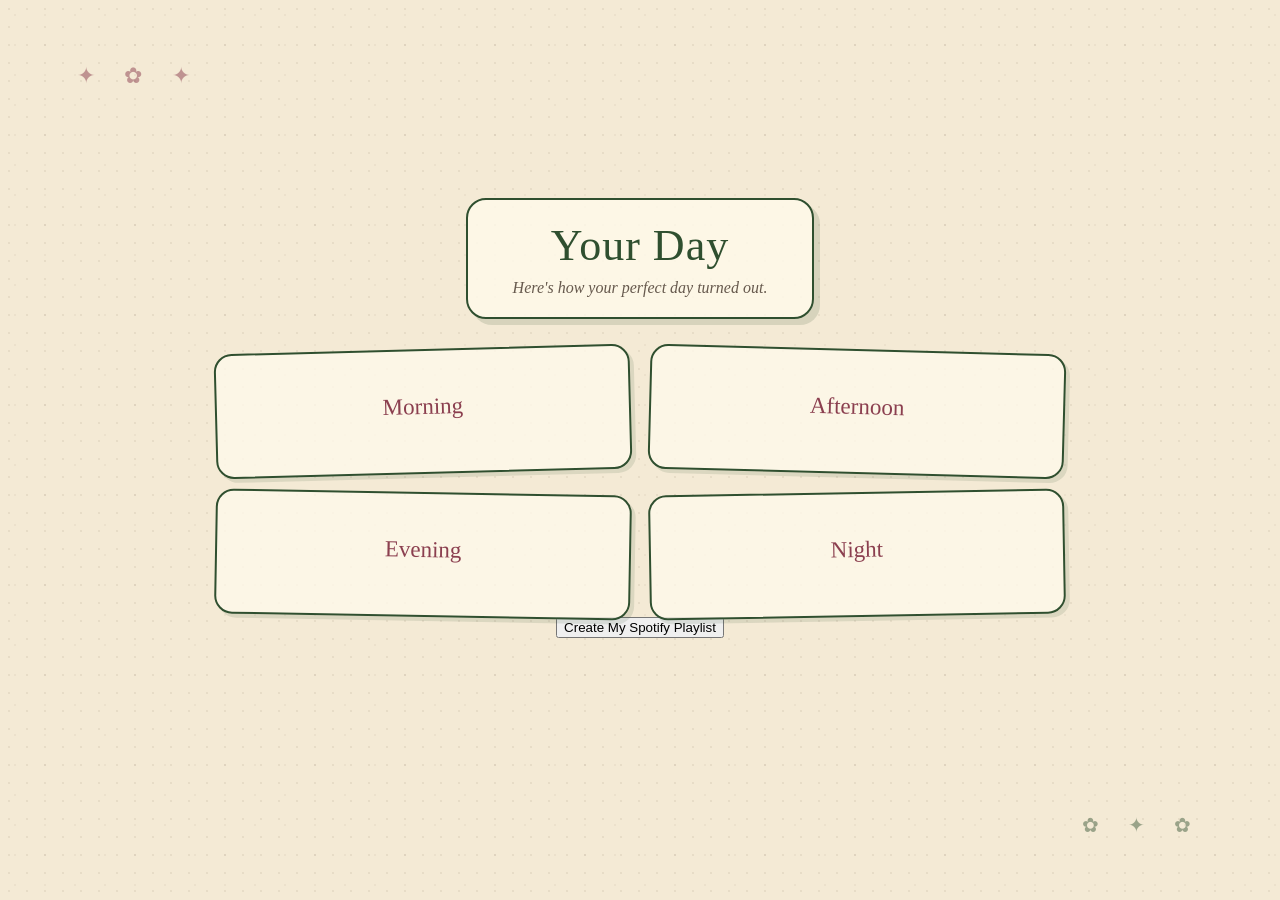
==== commit 8107784b: "modified: final.html modified: spotfiy.js" ====
--- a/final.html
+++ b/final.html
@@ -42,6 +42,8 @@
 
     </div>
     <button id="spotify-btn">Create My Spotify Playlist</button>
+    <p id="spotify-status"></p>
+<p id="spotify-message"></p>
 
 </section>
 
